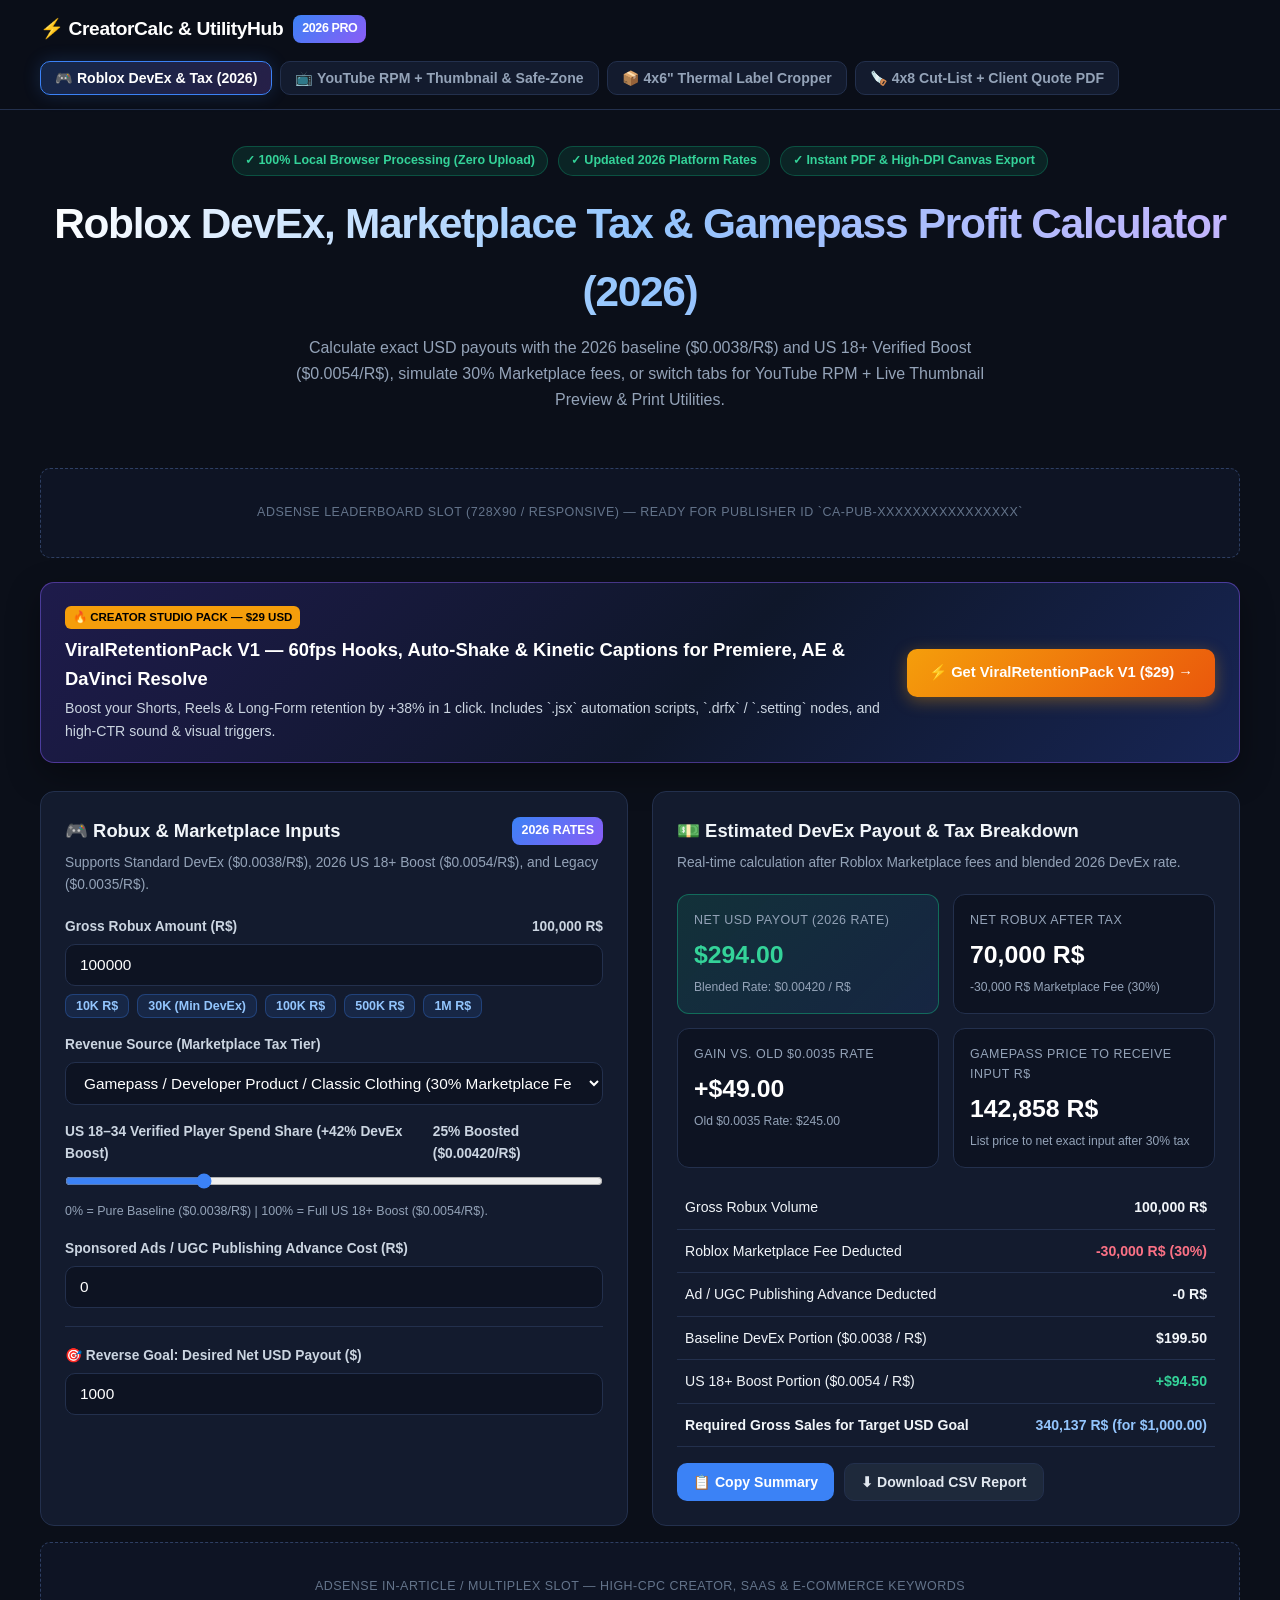
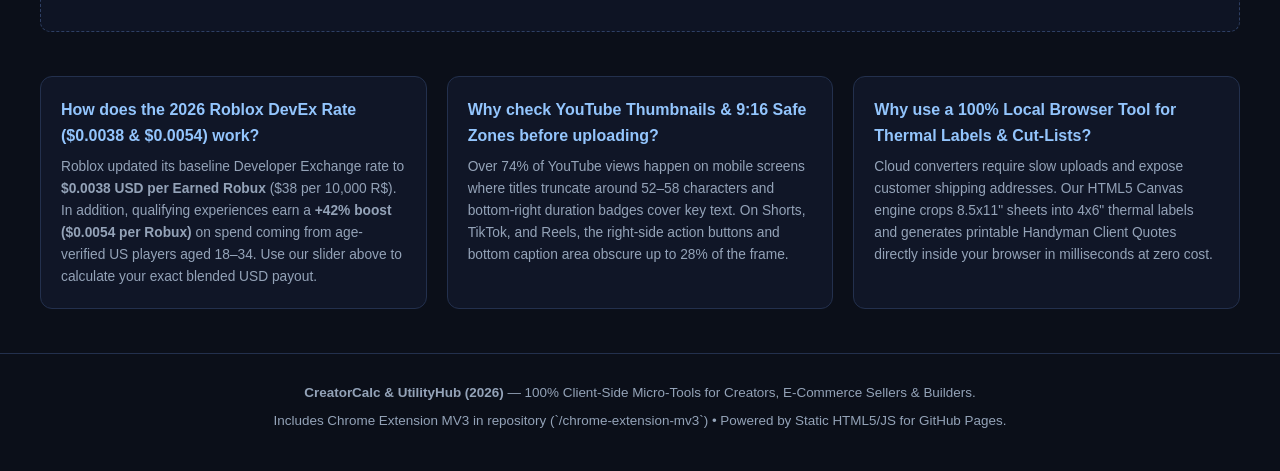
==== index.html @ 7d1d273b "feat(chat-09): CreatorCalc & UtilityHub 2026 (Roblox DevEx, YouTube RPM + SafeZone, 4x6 Thermal Crop" ====
<!DOCTYPE html>
<html lang="en">
<head>
  <meta charset="UTF-8" />
  <meta name="viewport" content="width=device-width, initial-scale=1.0" />
  <title>CreatorCalc & UtilityHub (2026) — Roblox DevEx Calculator, YouTube RPM & Thumbnail Safe-Zone Tester, 4x6 Thermal Label Cropper & 4x8 Cut-List Optimizer</title>
  <meta name="description" content="Free 100% client-side browser tools: Updated 2026 Roblox DevEx ($0.0038 & +42% US 18+ Boost) & Marketplace Tax Calculator, YouTube Shorts vs Long-Form RPM Estimator + Live Mobile Thumbnail & Safe-Zone Previewer, 8.5x11 to 4x6 Thermal Label Cropper, and 4x8 Plywood Cut-List + Client Quote PDF Generator." />
  <meta name="keywords" content="roblox devex calculator 2026, robux to usd calculator 0.0038, roblox marketplace tax calculator, youtube shorts rpm calculator, youtube thumbnail mobile previewer, tiktok shorts safe zone overlay checker, 8.5x11 to 4x6 thermal label cropper online, 4x8 plywood cut list optimizer free pdf quote" />
  <meta name="robots" content="index, follow" />
  <link rel="canonical" href="https://marcosdrifttwelve.github.io/micro-tools-web/" />

  <!-- Open Graph / Social Meta -->
  <meta property="og:type" content="website" />
  <meta property="og:title" content="CreatorCalc & UtilityHub (2026) — Instant Browser Calculators & Visual Utilities" />
  <meta property="og:description" content="Updated 2026 Roblox DevEx & Gamepass Calculator, YouTube Shorts/Long RPM + Live Thumbnail Safe-Zone Tester, 4x6 Thermal Label Cropper & 4x8 Cut-List PDF Generator." />
  <meta property="og:url" content="https://marcosdrifttwelve.github.io/micro-tools-web/" />

  <link rel="stylesheet" href="styles.css" />

  <!-- JSON-LD Structured Data for Google Rich Snippets -->
  <script type="application/ld+json">
  {
    "@context": "https://schema.org",
    "@graph": [
      {
        "@type": "WebApplication",
        "name": "CreatorCalc & UtilityHub 2026",
        "applicationCategory": "BusinessApplication",
        "operatingSystem": "All",
        "offers": {
          "@type": "Offer",
          "price": "0.00",
          "priceCurrency": "USD"
        },
        "description": "Client-side creator and e-commerce utility suite: 2026 Roblox DevEx & Tax Calculator, YouTube RPM & Thumbnail Safe-Zone Previewer, 4x6 Thermal Label Cropper, and 4x8 Sheet Goods Cut-List + Quote PDF Generator."
      },
      {
        "@type": "FAQPage",
        "mainEntity": [
          {
            "@type": "Question",
            "name": "What is the updated 2026 Roblox DevEx exchange rate?",
            "acceptedAnswer": {
              "@type": "Answer",
              "text": "The baseline Roblox Developer Exchange (DevEx) rate is $0.0038 USD per earned Robux ($38 per 10,000 Robux), with a +42% incentive rate ($0.0054 per Robux) for eligible spend from verified US players aged 18–34."
            }
          },
          {
            "@type": "Question",
            "name": "How much does Roblox take in Marketplace and Gamepass tax?",
            "acceptedAnswer": {
              "@type": "Answer",
              "text": "Roblox deducts a standard 30% Marketplace fee on Gamepasses, Developer Products, and Classic Clothing (you keep 70% of the Robux price before DevEx cashout)."
            }
          },
          {
            "@type": "Question",
            "name": "What is the average YouTube Shorts RPM vs Long-Form RPM in 2026?",
            "acceptedAnswer": {
              "@type": "Answer",
              "text": "YouTube Shorts RPM typically ranges from $0.03 to $0.14 per 1,000 views depending on Tier-1 audience share, while Long-Form 8+ minute videos with mid-rolls average $3.50 to $14.00+ RPM across Gaming, Tech, and Finance niches."
            }
          }
        ]
      }
    ]
  }
  </script>
</head>
<body>

  <!-- Sticky Header -->
  <header class="site-header">
    <div class="container header-inner">
      <a href="#" class="brand">
        <span>⚡ CreatorCalc &amp; UtilityHub</span>
        <span class="brand-badge">2026 Pro</span>
      </a>
      <nav class="nav-tabs" role="tablist" aria-label="Tool Selector">
        <button class="nav-tab active" data-target="panel-roblox" role="tab" aria-selected="true">🎮 Roblox DevEx &amp; Tax (2026)</button>
        <button class="nav-tab" data-target="panel-youtube" role="tab" aria-selected="false">📺 YouTube RPM + Thumbnail &amp; Safe-Zone</button>
        <button class="nav-tab" data-target="panel-thermal" role="tab" aria-selected="false">📦 4x6" Thermal Label Cropper</button>
        <button class="nav-tab" data-target="panel-cutlist" role="tab" aria-selected="false">🪚 4x8 Cut-List + Client Quote PDF</button>
      </nav>
    </div>
  </header>

  <main class="container">
    <!-- Hero -->
    <section class="hero">
      <div class="trust-pills">
        <span class="pill">✓ 100% Local Browser Processing (Zero Upload)</span>
        <span class="pill">✓ Updated 2026 Platform Rates</span>
        <span class="pill">✓ Instant PDF &amp; High-DPI Canvas Export</span>
      </div>
      <h1 id="dynamic-hero-title">Roblox DevEx, Marketplace Tax &amp; Gamepass Profit Calculator (2026)</h1>
      <p id="dynamic-hero-desc">Calculate exact USD payouts with the 2026 baseline ($0.0038/R$) and US 18+ Verified Boost ($0.0054/R$), simulate 30% Marketplace fees, or switch tabs for YouTube RPM + Live Thumbnail Preview &amp; Print Utilities.</p>
    </section>

    <!-- AdSense Top Leaderboard Slot -->
    <div class="ad-slot" data-ad-slot="top-leaderboard-728x90" aria-label="Advertisement Placeholder">
      <span>AdSense Leaderboard Slot (728x90 / Responsive) — Ready for Publisher ID `ca-pub-XXXXXXXXXXXXXXXX`</span>
    </div>

    <!-- Native Gumroad Product Banner ($29 ViralRetentionPack_V1) -->
    <aside class="promo-banner" aria-label="Creator Pro Asset Pack Promotion">
      <div class="promo-content">
        <span class="promo-tag">🔥 Creator Studio Pack — $29 USD</span>
        <h3>ViralRetentionPack V1 — 60fps Hooks, Auto-Shake &amp; Kinetic Captions for Premiere, AE &amp; DaVinci Resolve</h3>
        <p>Boost your Shorts, Reels &amp; Long-Form retention by +38% in 1 click. Includes `.jsx` automation scripts, `.drfx` / `.setting` nodes, and high-CTR sound &amp; visual triggers.</p>
      </div>
      <a href="https://gumroad.com/" target="_blank" rel="noopener" class="btn-promo" id="gumroad-cta-btn">
        ⚡ Get ViralRetentionPack V1 ($29) →
      </a>
    </aside>

    <!-- =================================================================== -->
    <!-- TOOL 1: ROBLOX DEVEX, MARKETPLACE TAX & GAMEPASS CALCULATOR (2026)  -->
    <!-- =================================================================== -->
    <section id="panel-roblox" class="tool-panel active" role="tabpanel">
      <div class="grid-2">
        <!-- Input Card -->
        <div class="card">
          <div class="card-title">
            <span>🎮 Robux &amp; Marketplace Inputs</span>
            <span class="brand-badge">2026 Rates</span>
          </div>
          <p class="card-subtitle">Supports Standard DevEx ($0.0038/R$), 2026 US 18+ Boost ($0.0054/R$), and Legacy ($0.0035/R$).</p>

          <div class="form-group">
            <label for="rbx-amount">
              <span>Gross Robux Amount (R$)</span>
              <span id="rbx-amount-formatted">100,000 R$</span>
            </label>
            <input type="number" id="rbx-amount" class="input-control" value="100000" min="0" step="100" />
            <div class="preset-chips">
              <button type="button" class="chip rbx-preset" data-val="10000">10K R$</button>
              <button type="button" class="chip rbx-preset" data-val="30000">30K (Min DevEx)</button>
              <button type="button" class="chip rbx-preset" data-val="100000">100K R$</button>
              <button type="button" class="chip rbx-preset" data-val="500000">500K R$</button>
              <button type="button" class="chip rbx-preset" data-val="1000000">1M R$</button>
            </div>
          </div>

          <div class="form-group">
            <label for="rbx-source-type">
              <span>Revenue Source (Marketplace Tax Tier)</span>
            </label>
            <select id="rbx-source-type" class="input-control">
              <option value="already-net">Already Earned / Net Robux in Group (0% Fee Deducted)</option>
              <option value="gamepass" selected>Gamepass / Developer Product / Classic Clothing (30% Marketplace Fee → Keep 70%)</option>
              <option value="ugc-in-game">UGC Avatar Item Sold Inside Your Experience (30% Fee → Keep 70%)</option>
              <option value="ugc-catalog">UGC Item Sold on Marketplace Catalog (70% Platform Cut → Keep 30%)</option>
            </select>
          </div>

          <div class="form-group">
            <label for="rbx-boost-share">
              <span>US 18–34 Verified Player Spend Share (+42% DevEx Boost)</span>
              <span id="rbx-boost-label">25% Boosted ($0.0054/R$)</span>
            </label>
            <input type="range" id="rbx-boost-share" min="0" max="100" value="25" />
            <small style="color: var(--text-muted); font-size: 0.78rem;">
              0% = Pure Baseline ($0.0038/R$) | 100% = Full US 18+ Boost ($0.0054/R$).
            </small>
          </div>

          <div class="form-group">
            <label for="rbx-ad-spend">
              <span>Sponsored Ads / UGC Publishing Advance Cost (R$)</span>
            </label>
            <input type="number" id="rbx-ad-spend" class="input-control" value="0" min="0" step="500" />
          </div>

          <hr style="border: 0; border-top: 1px solid var(--border-color); margin: 18px 0;" />

          <div class="form-group">
            <label for="rbx-target-usd">
              <span>🎯 Reverse Goal: Desired Net USD Payout ($)</span>
            </label>
            <input type="number" id="rbx-target-usd" class="input-control" value="1000" min="1" step="50" />
          </div>
        </div>

        <!-- Output Card -->
        <div class="card">
          <div class="card-title">
            <span>💵 Estimated DevEx Payout &amp; Tax Breakdown</span>
          </div>
          <p class="card-subtitle">Real-time calculation after Roblox Marketplace fees and blended 2026 DevEx rate.</p>

          <div class="metrics-grid">
            <div class="metric-box highlight">
              <div class="metric-label">Net USD Payout (2026 Rate)</div>
              <div class="metric-value" id="rbx-out-usd">$294.00</div>
              <div class="metric-sub" id="rbx-out-effective-rate">Blended Rate: $0.00420 / R$</div>
            </div>
            <div class="metric-box">
              <div class="metric-label">Net Robux After Tax</div>
              <div class="metric-value" id="rbx-out-net-robux">70,000 R$</div>
              <div class="metric-sub" id="rbx-out-tax-deducted">-30,000 R$ Marketplace Fee</div>
            </div>
            <div class="metric-box">
              <div class="metric-label">Gain vs. Old $0.0035 Rate</div>
              <div class="metric-value" id="rbx-out-diff-legacy">+$49.00</div>
              <div class="metric-sub" id="rbx-out-legacy-val">Old Rate Payout: $245.00</div>
            </div>
            <div class="metric-box">
              <div class="metric-label">Gamepass Price to Receive Input R$</div>
              <div class="metric-value" id="rbx-out-reverse-price">142,858 R$</div>
              <div class="metric-sub">List price to net exact input after 30% tax</div>
            </div>
          </div>

          <table class="breakdown-table" aria-label="Roblox DevEx Breakdown">
            <tbody>
              <tr>
                <td>Gross Robux Volume</td>
                <td id="tbl-rbx-gross">100,000 R$</td>
              </tr>
              <tr>
                <td>Roblox Marketplace Fee Deducted</td>
                <td id="tbl-rbx-fee" style="color: #fb7185;">-30,000 R$ (30%)</td>
              </tr>
              <tr>
                <td>Ad / UGC Publishing Advance Deducted</td>
                <td id="tbl-rbx-ads">0 R$</td>
              </tr>
              <tr>
                <td>Baseline DevEx Portion ($0.0038 / R$)</td>
                <td id="tbl-rbx-base-usd">$199.50</td>
              </tr>
              <tr>
                <td>US 18+ Boost Portion ($0.0054 / R$)</td>
                <td id="tbl-rbx-boost-usd" style="color: #34d399;">+$94.50</td>
              </tr>
              <tr>
                <td><strong>Required Gross Sales for Target USD Goal</strong></td>
                <td id="tbl-rbx-goal-robux" style="color: #93c5fd;">340,136 R$</td>
              </tr>
            </tbody>
          </table>

          <div class="btn-row">
            <button type="button" class="btn" id="btn-copy-rbx">📋 Copy Summary</button>
            <button type="button" class="btn btn-secondary" id="btn-csv-rbx">⬇ Download CSV Report</button>
          </div>
        </div>
      </div>
    </section>

    <!-- =================================================================== -->
    <!-- TOOL 2: YOUTUBE RPM CALCULATOR + LIVE THUMBNAIL & SAFE-ZONE TESTER  -->
    <!-- =================================================================== -->
    <section id="panel-youtube" class="tool-panel" role="tabpanel">
      <div class="grid-2">
        <!-- Left: Shorts vs Long-Form RPM + Title Truncation Inputs -->
        <div class="card">
          <div class="card-title">
            <span>📺 YouTube Shorts vs. Long-Form RPM Estimator</span>
          </div>
          <p class="card-subtitle">Compare monthly AdSense + Sponsor earnings &amp; test mobile thumbnail/safe-zone truncation below.</p>

          <div class="form-group">
            <label for="yt-niche">
              <span>Content Niche Preset (Auto-Adjusts Typical RPM)</span>
            </label>
            <select id="yt-niche" class="input-control">
              <option value="gaming" data-long="3.80" data-short="0.06">🎮 Gaming / Roblox / GTA 6 ($3.80 Long / $0.06 Shorts RPM)</option>
              <option value="entertainment" data-long="4.50" data-short="0.08">🍿 Micro-Dramas / Storytelling / Clips ($4.50 Long / $0.08 Shorts RPM)</option>
              <option value="tech" data-long="8.50" data-short="0.11">💻 Tech / Software / AI Tutorials ($8.50 Long / $0.11 Shorts RPM)</option>
              <option value="finance" data-long="14.50" data-short="0.15">📈 E-Commerce / Finance / Business ($14.50 Long / $0.15 Shorts RPM)</option>
              <option value="ambient" data-long="6.20" data-short="0.05">🌙 2-Hour 3D Ambient / Sleep / Lo-Fi ($6.20 Long / $0.05 Shorts RPM)</option>
            </select>
          </div>

          <div class="form-group">
            <label for="yt-short-views">
              <span>Monthly Shorts Views</span>
              <span id="yt-short-views-lbl">1,500,000 views</span>
            </label>
            <input type="number" id="yt-short-views" class="input-control" value="1500000" min="0" step="50000" />
          </div>

          <div class="form-group">
            <label for="yt-short-rpm">
              <span>Shorts RPM ($ per 1,000 Views)</span>
            </label>
            <input type="number" id="yt-short-rpm" class="input-control" value="0.07" min="0.01" max="1.00" step="0.01" />
          </div>

          <div class="form-group">
            <label for="yt-long-views">
              <span>Monthly Long-Form Views (8+ Min w/ Mid-Rolls)</span>
              <span id="yt-long-views-lbl">250,000 views</span>
            </label>
            <input type="number" id="yt-long-views" class="input-control" value="250000" min="0" step="10000" />
          </div>

          <div class="form-group">
            <label for="yt-long-rpm">
              <span>Long-Form RPM ($ per 1,000 Views)</span>
            </label>
            <input type="number" id="yt-long-rpm" class="input-control" value="4.50" min="0.20" max="50.00" step="0.25" />
          </div>

          <div class="metrics-grid" style="margin-top: 14px;">
            <div class="metric-box highlight">
              <div class="metric-label">Total Monthly AdSense</div>
              <div class="metric-value" id="yt-out-monthly">$1,230.00</div>
              <div class="metric-sub" id="yt-out-yearly">$14,760.00 / year</div>
            </div>
            <div class="metric-box">
              <div class="metric-label">Long-Form vs. Shorts Split</div>
              <div class="metric-value" id="yt-out-split">$1,125 / $105</div>
              <div class="metric-sub" id="yt-out-ratio">1 Long view = 64 Shorts views</div>
            </div>
          </div>
        </div>

        <!-- Right: Live Thumbnail & 9:16 Safe-Zone Visual Previewer (Anti-IA Tool) -->
        <div class="card">
          <div class="card-title">
            <span>👁️ Live Mobile Thumbnail &amp; 9:16 Safe-Zone Tester</span>
            <span class="brand-badge">100% Local Canvas</span>
          </div>
          <p class="card-subtitle">Drop your 16:9 Thumbnail or 9:16 Short/TikTok frame to see exact mobile UI button overlays &amp; title cutoffs.</p>

          <div class="dropzone" id="yt-dropzone">
            <input type="file" id="yt-file-input" accept="image/*" style="display:none;" />
            <strong>📂 Click or Drag &amp; Drop Image Here (16:9 Thumbnail or 9:16 Short)</strong>
            <div style="font-size: 0.78rem; color: var(--text-muted); margin-top: 4px;">Processed 100% inside your browser — never uploaded</div>
          </div>

          <div class="form-group">
            <label for="yt-preview-mode">
              <span>Preview Overlay Mode</span>
            </label>
            <select id="yt-preview-mode" class="input-control">
              <option value="yt-mobile-dark">📱 YouTube Mobile Home Feed (Dark Mode + Duration Badge)</option>
              <option value="yt-mobile-light">☀️ YouTube Mobile Home Feed (Light Mode + Duration Badge)</option>
              <option value="shorts-safezone">⚡ 9:16 Vertical Safe-Zone Mask (TikTok / Shorts / Reels UI Danger Zones)</option>
            </select>
          </div>

          <div class="form-group">
            <label for="yt-title-input">
              <span>Video Title (Checks Mobile 55-Char Truncation)</span>
              <span id="yt-char-badge" style="color: #34d399;">44 / 55 chars (Safe)</span>
            </label>
            <input type="text" id="yt-title-input" class="input-control" value="I Built 5 Profitable Games in 24 Hours (Full Breakdown)" />
          </div>

          <div class="canvas-wrap">
            <canvas id="yt-preview-canvas" width="640" height="440"></canvas>
          </div>

          <div class="btn-row">
            <button type="button" class="btn" id="btn-download-yt-preview">⬇ Download Annotated Preview PNG</button>
          </div>
        </div>
      </div>
    </section>

    <!-- =================================================================== -->
    <!-- TOOL 3: 8.5x11 TO 4x6" THERMAL SHIPPING LABEL CROPPER (ANTI-IA #1)  -->
    <!-- =================================================================== -->
    <section id="panel-thermal" class="tool-panel" role="tabpanel">
      <div class="grid-2">
        <div class="card">
          <div class="card-title">
            <span>📦 8.5x11" / A4 to 4x6" Thermal Label Visual Cropper</span>
            <span class="brand-badge">Zero-Upload Privacy</span>
          </div>
          <p class="card-subtitle">Convert standard USPS, UPS, Poshmark, eBay, Etsy, or Amazon 8.5x11" label sheets into exact 4x6" thermal printer labels (Rollo, Zebra, Munbyn, Dymo 4XL) in 1 click.</p>

          <div class="dropzone" id="lbl-dropzone">
            <input type="file" id="lbl-file-input" accept="image/*" style="display:none;" />
            <strong>📥 Drop Label Screenshot / Image (PNG, JPG, WebP)</strong>
            <div style="font-size: 0.78rem; color: var(--text-muted); margin-top: 4px;">Customer addresses stay 100% on your device</div>
          </div>

          <div class="form-group">
            <label for="lbl-preset">
              <span>Carrier / Marketplace Crop Preset</span>
            </label>
            <select id="lbl-preset" class="input-control">
              <option value="top-half">Top Half Sheet (USPS / Etsy / PirateShip 8.5x11 Top)</option>
              <option value="left-half">Left Half Sheet (UPS / FedEx / Amazon FBA Side Label)</option>
              <option value="poshmark">Poshmark / Mercari Center-Top Label Box</option>
              <option value="custom">Custom Crop Region (Use Sliders Below)</option>
            </select>
          </div>

          <div class="grid-2" style="gap: 12px;">
            <div class="form-group">
              <label for="lbl-crop-x"><span>Offset X (%)</span><span id="lbl-crop-x-val">4%</span></label>
              <input type="range" id="lbl-crop-x" min="0" max="60" value="4" />
            </div>
            <div class="form-group">
              <label for="lbl-crop-y"><span>Offset Y (%)</span><span id="lbl-crop-y-val">4%</span></label>
              <input type="range" id="lbl-crop-y" min="0" max="60" value="4" />
            </div>
            <div class="form-group">
              <label for="lbl-crop-w"><span>Crop Width (%)</span><span id="lbl-crop-w-val">92%</span></label>
              <input type="range" id="lbl-crop-w" min="20" max="100" value="92" />
            </div>
            <div class="form-group">
              <label for="lbl-crop-h"><span>Crop Height (%)</span><span id="lbl-crop-h-val">46%</span></label>
              <input type="range" id="lbl-crop-h" min="20" max="100" value="46" />
            </div>
          </div>

          <div class="form-group">
            <label for="lbl-rotate">
              <span>Thermal Orientation &amp; Contrast Boost (203 DPI Barcode Sharpener)</span>
            </label>
            <select id="lbl-rotate" class="input-control">
              <option value="auto-portrait">Auto-Fit 4x6" Portrait (1200 x 1800 px @ 300 DPI)</option>
              <option value="rotate-90">Rotate 90° Clockwise into 4x6" Portrait</option>
            </select>
          </div>

          <div class="btn-row">
            <button type="button" class="btn btn-emerald" id="btn-print-thermal">🖨️ Print 4x6" Thermal Label Now</button>
            <button type="button" class="btn" id="btn-download-thermal">⬇ Download 4x6" PNG (300 DPI)</button>
          </div>
        </div>

        <div class="card">
          <div class="card-title">
            <span>🔍 Live 4x6" Thermal Output Preview (4:6 Ratio)</span>
          </div>
          <p class="card-subtitle">Left: Source Sheet with Crop Box | Right: Final 4x6" Thermal Label Output.</p>
          <div class="canvas-wrap">
            <canvas id="lbl-canvas" width="620" height="440"></canvas>
          </div>
        </div>
      </div>
    </section>

    <!-- =================================================================== -->
    <!-- TOOL 4: 4x8 PLYWOOD CUT-LIST + QUOTE PDF & POSTER TILE SPLITTER     -->
    <!-- =================================================================== -->
    <section id="panel-cutlist" class="tool-panel" role="tabpanel">
      <div class="grid-2">
        <div class="card">
          <div class="card-title">
            <span>🪚 4x8 Sheet Cut-List Optimizer &amp; Instant Client Quote PDF</span>
            <span class="brand-badge">Handyman &amp; Crafter Pro</span>
          </div>
          <p class="card-subtitle">Visual 2D sheet layout (96" x 48") with blade kerf compensation + 1-click printable PDF Client Estimate.</p>

          <div class="grid-2" style="gap: 12px;">
            <div class="form-group">
              <label for="cut-client-name"><span>Client / Project Name</span></label>
              <input type="text" id="cut-client-name" class="input-control" value="Kitchen Cabinet & Shelving Build" />
            </div>
            <div class="form-group">
              <label for="cut-sheet-price"><span>Price per 4x8 Sheet ($ USD)</span></label>
              <input type="number" id="cut-sheet-price" class="input-control" value="68.00" min="1" step="1" />
            </div>
          </div>

          <div class="grid-2" style="gap: 12px;">
            <div class="form-group">
              <label for="cut-labor-fee"><span>Labor &amp; Hardware Fee ($ USD)</span></label>
              <input type="number" id="cut-labor-fee" class="input-control" value="250.00" min="0" step="10" />
            </div>
            <div class="form-group">
              <label for="cut-kerf"><span>Saw Blade Kerf (Inches)</span></label>
              <input type="number" id="cut-kerf" class="input-control" value="0.125" min="0" max="0.5" step="0.03125" />
            </div>
          </div>

          <div class="form-group">
            <label for="cut-pieces-input">
              <span>Parts List — One per line: `Length x Width x Qty [Label]` (in inches)</span>
            </label>
            <textarea id="cut-pieces-input" class="input-control" rows="5">36 x 16 x 3 [Upper Shelf]
44 x 20 x 2 [Base Panel]
24 x 14 x 4 [Side Divider]
30 x 12 x 2 [Drawer Bottom]</textarea>
          </div>

          <div class="metrics-grid">
            <div class="metric-box highlight">
              <div class="metric-label">Total Client Quote (USD)</div>
              <div class="metric-value" id="cut-out-total-quote">$386.00</div>
              <div class="metric-sub" id="cut-out-sheets-needed">2 Sheets Required ($136 Mat + $250 Labor)</div>
            </div>
            <div class="metric-box">
              <div class="metric-label">Sheet Efficiency &amp; Yield</div>
              <div class="metric-value" id="cut-out-efficiency">78.4%</div>
              <div class="metric-sub" id="cut-out-waste">Waste Area: 21.6%</div>
            </div>
          </div>

          <div class="btn-row">
            <button type="button" class="btn btn-emerald" id="btn-print-quote">📄 Print / Save Client Quote PDF</button>
            <button type="button" class="btn btn-secondary" id="btn-poster-mode">🧩 Switch to Poster Tile Splitter (A4/Letter)</button>
          </div>
        </div>

        <div class="card">
          <div class="card-title">
            <span id="cut-canvas-title">📐 Visual 4x8 Sheet Nesting Diagram (96" × 48")</span>
          </div>
          <p class="card-subtitle" id="cut-canvas-subtitle">Color-coded cut layout showing exact part dimensions on Sheet #1.</p>
          <div class="canvas-wrap">
            <canvas id="cut-canvas" width="620" height="420"></canvas>
          </div>
        </div>
      </div>
    </section>

    <!-- Bottom AdSense Slot -->
    <div class="ad-slot" data-ad-slot="bottom-multiplex-responsive" aria-label="Advertisement Placeholder">
      <span>AdSense In-Article / Multiplex Slot — High-CPC Creator, SaaS &amp; E-Commerce Keywords</span>
    </div>

    <!-- SEO Knowledge Base & FAQ Section -->
    <section class="seo-section" aria-label="Frequently Asked Questions">
      <article class="faq-card">
        <h3>How does the 2026 Roblox DevEx Rate ($0.0038 &amp; $0.0054) work?</h3>
        <p>Roblox updated its baseline Developer Exchange rate to <strong>$0.0038 USD per Earned Robux</strong> ($38 per 10,000 R$). In addition, qualifying experiences earn a <strong>+42% boost ($0.0054 per Robux)</strong> on spend coming from age-verified US players aged 18–34. Use our slider above to calculate your exact blended USD payout.</p>
      </article>
      <article class="faq-card">
        <h3>Why check YouTube Thumbnails &amp; 9:16 Safe Zones before uploading?</h3>
        <p>Over 74% of YouTube views happen on mobile screens where titles truncate around 52–58 characters and bottom-right duration badges cover key text. On Shorts, TikTok, and Reels, the right-side action buttons and bottom caption area obscure up to 28% of the frame.</p>
      </article>
      <article class="faq-card">
        <h3>Why use a 100% Local Browser Tool for Thermal Labels &amp; Cut-Lists?</h3>
        <p>Cloud converters require slow uploads and expose customer shipping addresses. Our HTML5 Canvas engine crops 8.5x11" sheets into 4x6" thermal labels and generates printable Handyman Client Quotes directly inside your browser in milliseconds at zero cost.</p>
      </article>
    </section>
  </main>

  <!-- Printable Container for @media print (Thermal Label 4x6 & Client Quote PDF) -->
  <div id="printable-area" aria-hidden="true"></div>

  <footer class="site-footer">
    <div class="container">
      <p><strong>CreatorCalc &amp; UtilityHub (2026)</strong> — 100% Client-Side Micro-Tools for Creators, E-Commerce Sellers &amp; Builders.</p>
      <p style="margin-top: 6px;">Includes Chrome Extension MV3 in repository (`/chrome-extension-mv3`) • Powered by Static HTML5/JS for GitHub Pages.</p>
    </div>
  </footer>

  <script src="app.js"></script>
</body>
</html>
---- styles.css ----
:root {
  --bg-primary: #0b0f19;
  --bg-card: #131b2e;
  --bg-input: #0d1322;
  --border-color: #23304d;
  --text-main: #f1f5f9;
  --text-muted: #94a3b8;
  --accent-blue: #3b82f6;
  --accent-emerald: #10b981;
  --accent-amber: #f59e0b;
  --accent-purple: #8b5cf6;
  --accent-rose: #f43f5e;
  --radius: 14px;
}

* {
  box-sizing: border-box;
  margin: 0;
  padding: 0;
}

body {
  font-family: 'Inter', -apple-system, BlinkMacSystemFont, "Segoe UI", Roboto, sans-serif;
  background-color: var(--bg-primary);
  color: var(--text-main);
  line-height: 1.6;
  -webkit-font-smoothing: antialiased;
}

.container {
  max-width: 1240px;
  margin: 0 auto;
  padding: 0 20px;
}

/* Header & Navigation */
.site-header {
  position: sticky;
  top: 0;
  z-index: 100;
  background: rgba(11, 15, 25, 0.88);
  backdrop-filter: blur(12px);
  border-bottom: 1px solid var(--border-color);
  padding: 14px 0;
}

.header-inner {
  display: flex;
  align-items: center;
  justify-content: space-between;
  gap: 16px;
  flex-wrap: wrap;
}

.brand {
  display: flex;
  align-items: center;
  gap: 10px;
  font-weight: 800;
  font-size: 1.2rem;
  color: #fff;
  text-decoration: none;
  letter-spacing: -0.02em;
}

.brand-badge {
  background: linear-gradient(135deg, var(--accent-blue), var(--accent-purple));
  color: #fff;
  padding: 4px 9px;
  border-radius: 8px;
  font-size: 0.78rem;
  font-weight: 700;
  text-transform: uppercase;
}

.nav-tabs {
  display: flex;
  gap: 8px;
  flex-wrap: wrap;
}

.nav-tab {
  background: var(--bg-card);
  border: 1px solid var(--border-color);
  color: var(--text-muted);
  padding: 8px 14px;
  border-radius: 10px;
  font-size: 0.88rem;
  font-weight: 600;
  cursor: pointer;
  transition: all 0.2s ease;
}

.nav-tab:hover {
  color: #fff;
  border-color: var(--accent-blue);
}

.nav-tab.active {
  background: linear-gradient(135deg, rgba(59, 130, 246, 0.22), rgba(139, 92, 246, 0.22));
  color: #fff;
  border-color: var(--accent-blue);
  box-shadow: 0 0 18px rgba(59, 130, 246, 0.2);
}

/* Hero Section */
.hero {
  padding: 36px 0 22px;
  text-align: center;
}

.hero h1 {
  font-size: clamp(1.8rem, 3.5vw, 2.65rem);
  font-weight: 800;
  letter-spacing: -0.03em;
  margin-bottom: 10px;
  background: linear-gradient(90deg, #ffffff, #93c5fd, #c4b5fd);
  -webkit-background-clip: text;
  -webkit-text-fill-color: transparent;
}

.hero p {
  color: var(--text-muted);
  max-width: 740px;
  margin: 0 auto 18px;
  font-size: 1rem;
}

.trust-pills {
  display: flex;
  justify-content: center;
  gap: 10px;
  flex-wrap: wrap;
  margin-bottom: 14px;
}

.pill {
  font-size: 0.78rem;
  background: rgba(16, 185, 129, 0.12);
  color: #34d399;
  border: 1px solid rgba(16, 185, 129, 0.3);
  padding: 4px 12px;
  border-radius: 999px;
  font-weight: 600;
}

/* AdSense Slot Placeholder */
.ad-slot {
  background: rgba(19, 27, 46, 0.55);
  border: 1px dashed #2e3f63;
  border-radius: 10px;
  min-height: 90px;
  display: flex;
  align-items: center;
  justify-content: center;
  color: #64748b;
  font-size: 0.78rem;
  letter-spacing: 0.04em;
  text-transform: uppercase;
  margin: 16px 0 24px;
  padding: 12px;
}

/* Gumroad Promo Banner ($29 ViralRetentionPack_V1) */
.promo-banner {
  background: linear-gradient(135deg, #1e1b4b 0%, #0f172a 55%, #172554 100%);
  border: 1px solid rgba(139, 92, 246, 0.45);
  border-radius: var(--radius);
  padding: 20px 24px;
  margin-bottom: 28px;
  display: flex;
  align-items: center;
  justify-content: space-between;
  gap: 20px;
  flex-wrap: wrap;
  box-shadow: 0 12px 32px rgba(0, 0, 0, 0.35);
}

.promo-content {
  flex: 1;
  min-width: 260px;
}

.promo-tag {
  display: inline-block;
  background: var(--accent-amber);
  color: #000;
  font-weight: 800;
  font-size: 0.72rem;
  padding: 2px 8px;
  border-radius: 6px;
  text-transform: uppercase;
  margin-bottom: 6px;
}

.promo-content h3 {
  font-size: 1.15rem;
  color: #fff;
  margin-bottom: 4px;
}

.promo-content p {
  font-size: 0.88rem;
  color: #cbd5e1;
}

.btn-promo {
  background: linear-gradient(135deg, #f59e0b, #ea580c);
  color: #fff;
  font-weight: 800;
  text-decoration: none;
  padding: 12px 22px;
  border-radius: 10px;
  font-size: 0.92rem;
  white-space: nowrap;
  transition: transform 0.15s ease, box-shadow 0.15s ease;
  box-shadow: 0 4px 16px rgba(245, 158, 11, 0.35);
}

.btn-promo:hover {
  transform: translateY(-2px);
  box-shadow: 0 6px 22px rgba(245, 158, 11, 0.55);
}

/* Tool Panels */
.tool-panel {
  display: none;
  animation: fadeIn 0.25s ease;
}

.tool-panel.active {
  display: block;
}

@keyframes fadeIn {
  from { opacity: 0; transform: translateY(4px); }
  to { opacity: 1; transform: translateY(0); }
}

.grid-2 {
  display: grid;
  grid-template-columns: 1fr 1fr;
  gap: 24px;
}

@media (max-width: 900px) {
  .grid-2 {
    grid-template-columns: 1fr;
  }
}

.card {
  background: var(--bg-card);
  border: 1px solid var(--border-color);
  border-radius: var(--radius);
  padding: 24px;
}

.card-title {
  font-size: 1.15rem;
  font-weight: 700;
  margin-bottom: 6px;
  display: flex;
  align-items: center;
  justify-content: space-between;
  gap: 8px;
}

.card-subtitle {
  color: var(--text-muted);
  font-size: 0.86rem;
  margin-bottom: 20px;
}

.form-group {
  margin-bottom: 16px;
}

.form-group label {
  display: flex;
  justify-content: space-between;
  font-size: 0.86rem;
  font-weight: 600;
  color: #cbd5e1;
  margin-bottom: 6px;
}

.input-control, select.input-control, textarea.input-control {
  width: 100%;
  background: var(--bg-input);
  border: 1px solid var(--border-color);
  color: #fff;
  padding: 11px 14px;
  border-radius: 10px;
  font-size: 0.96rem;
  font-family: inherit;
  transition: border-color 0.2s;
}

.input-control:focus {
  outline: none;
  border-color: var(--accent-blue);
}

input[type="range"] {
  width: 100%;
  accent-color: var(--accent-blue);
  cursor: pointer;
}

.preset-chips {
  display: flex;
  gap: 8px;
  flex-wrap: wrap;
  margin-top: 8px;
}

.chip {
  background: rgba(59, 130, 246, 0.12);
  border: 1px solid rgba(59, 130, 246, 0.3);
  color: #93c5fd;
  padding: 4px 10px;
  border-radius: 8px;
  font-size: 0.78rem;
  font-weight: 600;
  cursor: pointer;
}

.chip:hover {
  background: rgba(59, 130, 246, 0.25);
  color: #fff;
}

/* Metric Cards */
.metrics-grid {
  display: grid;
  grid-template-columns: repeat(2, 1fr);
  gap: 14px;
  margin-bottom: 18px;
}

.metric-box {
  background: var(--bg-input);
  border: 1px solid var(--border-color);
  border-radius: 12px;
  padding: 16px;
}

.metric-box.highlight {
  background: linear-gradient(135deg, rgba(16, 185, 129, 0.14), rgba(59, 130, 246, 0.1));
  border-color: rgba(16, 185, 129, 0.45);
}

.metric-label {
  font-size: 0.78rem;
  color: var(--text-muted);
  text-transform: uppercase;
  letter-spacing: 0.04em;
  margin-bottom: 4px;
}

.metric-value {
  font-size: 1.55rem;
  font-weight: 800;
  color: #fff;
}

.metric-box.highlight .metric-value {
  color: #34d399;
}

.metric-sub {
  font-size: 0.76rem;
  color: var(--text-muted);
  margin-top: 3px;
}

/* Breakdown Table */
.breakdown-table {
  width: 100%;
  border-collapse: collapse;
  font-size: 0.88rem;
  margin-top: 10px;
}

.breakdown-table th,
.breakdown-table td {
  padding: 10px 8px;
  border-bottom: 1px solid var(--border-color);
  text-align: left;
}

.breakdown-table td:last-child,
.breakdown-table th:last-child {
  text-align: right;
  font-weight: 600;
}

/* Buttons */
.btn-row {
  display: flex;
  gap: 10px;
  flex-wrap: wrap;
  margin-top: 16px;
}

.btn {
  background: var(--accent-blue);
  color: #fff;
  border: none;
  padding: 10px 16px;
  border-radius: 10px;
  font-weight: 700;
  font-size: 0.88rem;
  cursor: pointer;
  transition: opacity 0.2s;
}

.btn:hover {
  opacity: 0.92;
}

.btn-secondary {
  background: #1e293b;
  border: 1px solid var(--border-color);
  color: #e2e8f0;
}

.btn-emerald {
  background: var(--accent-emerald);
  color: #052e16;
}

/* Canvas & Dropzones */
.dropzone {
  border: 2px dashed #3b82f6;
  background: rgba(59, 130, 246, 0.06);
  border-radius: 12px;
  padding: 20px;
  text-align: center;
  cursor: pointer;
  margin-bottom: 16px;
  transition: background 0.2s;
}

.dropzone:hover {
  background: rgba(59, 130, 246, 0.14);
}

.canvas-wrap {
  background: #070a12;
  border: 1px solid var(--border-color);
  border-radius: 12px;
  padding: 12px;
  display: flex;
  justify-content: center;
  align-items: center;
  overflow: hidden;
}

canvas {
  max-width: 100%;
  height: auto;
  border-radius: 8px;
}

/* SEO FAQ Section */
.seo-section {
  margin: 44px 0;
  display: grid;
  grid-template-columns: repeat(auto-fit, minmax(280px, 1fr));
  gap: 20px;
}

.faq-card {
  background: rgba(19, 27, 46, 0.65);
  border: 1px solid var(--border-color);
  border-radius: 12px;
  padding: 20px;
}

.faq-card h3 {
  font-size: 1rem;
  margin-bottom: 8px;
  color: #93c5fd;
}

.faq-card p {
  font-size: 0.86rem;
  color: var(--text-muted);
}

.site-footer {
  border-top: 1px solid var(--border-color);
  padding: 28px 0 40px;
  text-align: center;
  color: var(--text-muted);
  font-size: 0.84rem;
}

/* Print-Specific Media Queries for Anti-IA Physical Tools (Thermal Label 4x6 & Handyman Quote PDF) */
#printable-area {
  display: none;
}

@media print {
  body * {
    visibility: hidden !important;
  }
  #printable-area,
  #printable-area * {
    visibility: visible !important;
  }
  #printable-area {
    display: block !important;
    position: absolute;
    left: 0;
    top: 0;
    width: 100%;
    background: #fff !important;
    color: #000 !important;
    padding: 0;
    margin: 0;
  }
}
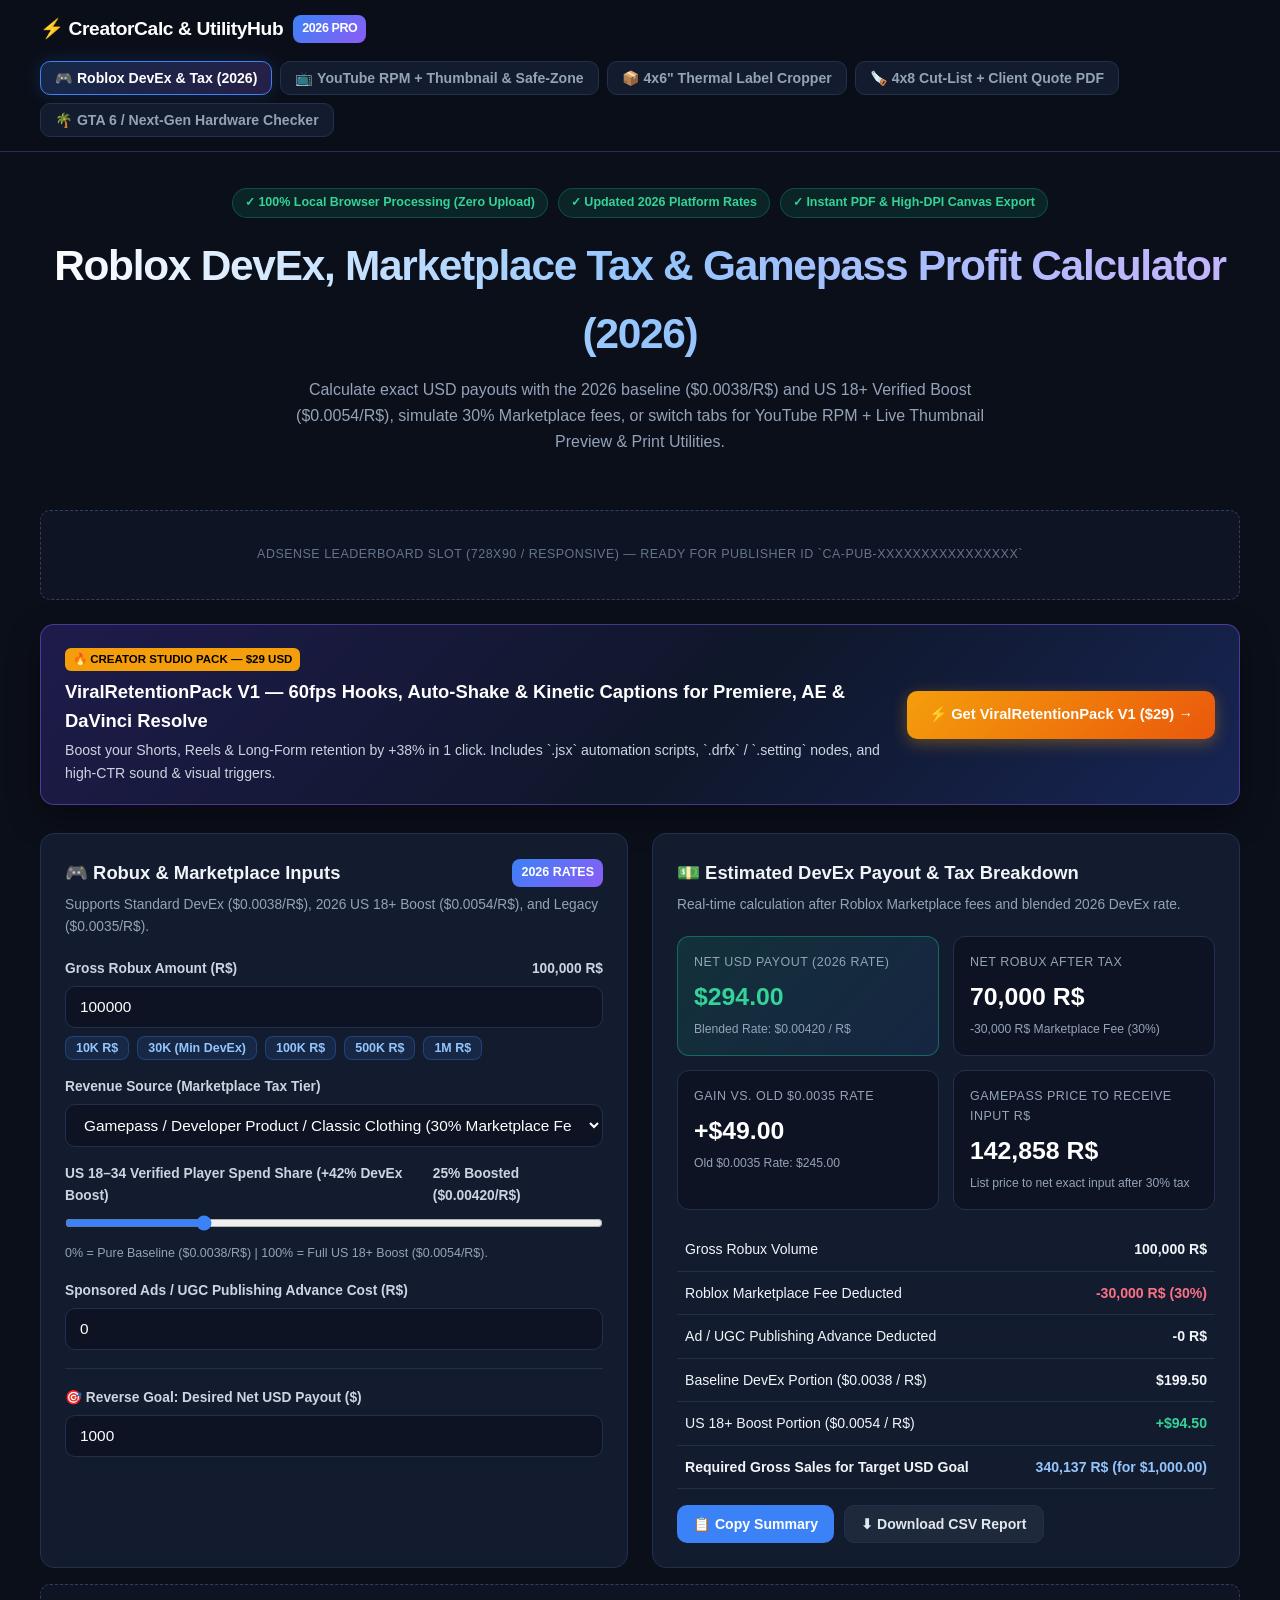
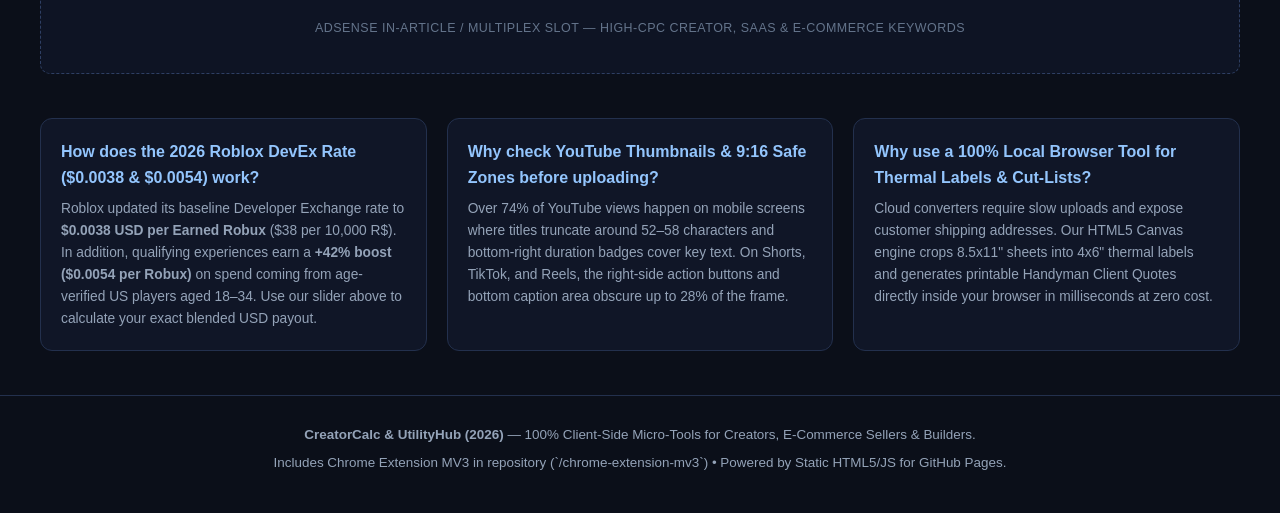
==== commit 106dd254: "feat(chat-09): add Tool 5 GTA 6 Next-Gen Hardware, PS5 SSD & 120Hz TV Checker (EN/PT-BR + Amazon/ML " ====
--- a/index.html
+++ b/index.html
@@ -3,9 +3,9 @@
 <head>
   <meta charset="UTF-8" />
   <meta name="viewport" content="width=device-width, initial-scale=1.0" />
-  <title>CreatorCalc & UtilityHub (2026) — Roblox DevEx Calculator, YouTube RPM & Thumbnail Safe-Zone Tester, 4x6 Thermal Label Cropper & 4x8 Cut-List Optimizer</title>
-  <meta name="description" content="Free 100% client-side browser tools: Updated 2026 Roblox DevEx ($0.0038 & +42% US 18+ Boost) & Marketplace Tax Calculator, YouTube Shorts vs Long-Form RPM Estimator + Live Mobile Thumbnail & Safe-Zone Previewer, 8.5x11 to 4x6 Thermal Label Cropper, and 4x8 Plywood Cut-List + Client Quote PDF Generator." />
-  <meta name="keywords" content="roblox devex calculator 2026, robux to usd calculator 0.0038, roblox marketplace tax calculator, youtube shorts rpm calculator, youtube thumbnail mobile previewer, tiktok shorts safe zone overlay checker, 8.5x11 to 4x6 thermal label cropper online, 4x8 plywood cut list optimizer free pdf quote" />
+  <title>CreatorCalc &amp; UtilityHub (2026) — Roblox DevEx, YouTube RPM, 4x6 Thermal Label, 4x8 Cut-List &amp; GTA 6 Next-Gen Hardware Checker</title>
+  <meta name="description" content="Free 100% client-side browser tools: Updated 2026 Roblox DevEx &amp; Marketplace Tax Calculator, YouTube Shorts vs Long-Form RPM + Safe-Zone Previewer, 4x6 Thermal Label Cropper, 4x8 Cut-List PDF, and GTA 6 / Vice City Next-Gen Hardware, PS5 SSD &amp; 120Hz TV Bottleneck Checker." />
+  <meta name="keywords" content="roblox devex calculator 2026, youtube shorts rpm calculator, 8.5x11 to 4x6 thermal label cropper, 4x8 plywood cut list optimizer, gta 6 pc requirements checker, ps5 ssd heatsink calculator, 120hz vrr tv gaming bottleneck checker" />
   <meta name="robots" content="index, follow" />
   <link rel="canonical" href="https://marcosdrifttwelve.github.io/micro-tools-web/" />
 
@@ -81,6 +81,7 @@
         <button class="nav-tab" data-target="panel-youtube" role="tab" aria-selected="false">📺 YouTube RPM + Thumbnail &amp; Safe-Zone</button>
         <button class="nav-tab" data-target="panel-thermal" role="tab" aria-selected="false">📦 4x6" Thermal Label Cropper</button>
         <button class="nav-tab" data-target="panel-cutlist" role="tab" aria-selected="false">🪚 4x8 Cut-List + Client Quote PDF</button>
+        <button class="nav-tab" data-target="panel-nextgen" role="tab" aria-selected="false">🌴 GTA 6 / Next-Gen Hardware Checker</button>
       </nav>
     </div>
   </header>
@@ -514,6 +515,134 @@
       </div>
     </section>
 
+    <!-- =================================================================== -->
+    <!-- TOOL 5: GTA 6 / NEXT-GEN HARDWARE, PS5 SSD & 120HZ TV CHECKER       -->
+    <!-- =================================================================== -->
+    <section id="panel-nextgen" class="tool-panel" role="tabpanel">
+      <div class="grid-2">
+        <!-- Input Card -->
+        <div class="card">
+          <div class="card-title">
+            <span id="ng-title-left">🌴 GTA 6 / Vice City Next-Gen Hardware Checker</span>
+            <div class="lang-toggle" role="group" aria-label="Language Toggle">
+              <button type="button" class="lang-btn active" data-lang="en">🇺🇸 EN</button>
+              <button type="button" class="lang-btn" data-lang="pt">🇧🇷 PT-BR</button>
+            </div>
+          </div>
+          <p class="card-subtitle" id="ng-sub-left">Independent 2026 readiness estimator for open-world next-gen titles (+150 GB NVMe, Ray Tracing &amp; HDMI 2.1 120Hz VRR).</p>
+
+          <div class="form-group">
+            <label for="ng-platform">
+              <span id="ng-lbl-platform">Your Current Gaming Platform</span>
+            </label>
+            <select id="ng-platform" class="input-control">
+              <option value="ps5-base">PlayStation 5 (Base / Slim)</option>
+              <option value="ps5-pro">PlayStation 5 Pro (PSSR / 2TB)</option>
+              <option value="xbox-s">Xbox Series S (512GB / 1TB)</option>
+              <option value="xbox-x">Xbox Series X (4K Native)</option>
+              <option value="pc-custom">PC Custom (Select GPU / RAM / SSD)</option>
+            </select>
+          </div>
+
+          <div id="ng-pc-fields" style="display: none;">
+            <div class="grid-2" style="gap: 12px;">
+              <div class="form-group">
+                <label for="ng-pc-vram"><span id="ng-lbl-vram">GPU VRAM</span></label>
+                <select id="ng-pc-vram" class="input-control">
+                  <option value="6">6GB or less (GTX 1660 / RTX 2060)</option>
+                  <option value="8" selected>8GB (RTX 3060 Ti / 4060)</option>
+                  <option value="12">12GB (RTX 3060 12G / 4070)</option>
+                  <option value="16">16GB+ (RTX 4070 Ti S / 4080 / 5080)</option>
+                </select>
+              </div>
+              <div class="form-group">
+                <label for="ng-pc-ram"><span id="ng-lbl-ram">System RAM</span></label>
+                <select id="ng-pc-ram" class="input-control">
+                  <option value="8">8GB DDR4</option>
+                  <option value="16" selected>16GB DDR4/DDR5</option>
+                  <option value="32">32GB+ DDR5</option>
+                </select>
+              </div>
+            </div>
+            <div class="form-group">
+              <label for="ng-pc-ssd"><span id="ng-lbl-pc-ssd">Storage Drive Type</span></label>
+              <select id="ng-pc-ssd" class="input-control">
+                <option value="hdd">Mechanical HDD / Slow SATA SSD</option>
+                <option value="gen3">NVMe M.2 Gen3 (Up to 3,500 MB/s)</option>
+                <option value="gen4" selected>NVMe M.2 Gen4+ (5,500–7,400 MB/s)</option>
+              </select>
+            </div>
+          </div>
+
+          <div class="form-group">
+            <label for="ng-display">
+              <span id="ng-lbl-display">Display / TV Type</span>
+            </label>
+            <select id="ng-display" class="input-control">
+              <option value="tv-60">TV 60Hz (1080p / 4K without HDMI 2.1)</option>
+              <option value="tv-120">TV 4K 120Hz VRR (HDMI 2.1 OLED / QLED / MiniLED)</option>
+              <option value="mon-144">Gaming Monitor 144Hz+ (1440p / 4K)</option>
+            </select>
+          </div>
+
+          <div class="form-group">
+            <label for="ng-storage">
+              <span id="ng-lbl-storage">Free SSD Storage Space (GB)</span>
+              <span id="ng-storage-val">120 GB Free</span>
+            </label>
+            <input type="range" id="ng-storage" min="20" max="1000" step="10" value="120" />
+            <small id="ng-storage-hint" style="color: var(--text-muted); font-size: 0.78rem;">
+              Recommended: 200+ GB free on Gen4 NVMe (>= 5,500 MB/s) for base install + Day-1 patches.
+            </small>
+          </div>
+
+          <div class="metrics-grid" style="margin-top: 14px;">
+            <div class="metric-box highlight">
+              <div class="metric-label" id="ng-lbl-score">Readiness Score</div>
+              <div class="metric-value" id="ng-out-score">68%</div>
+              <div class="metric-sub" id="ng-out-verdict">Good Console, Storage Bottleneck</div>
+            </div>
+            <div class="metric-box">
+              <div class="metric-label" id="ng-lbl-target">Estimated Target Mode</div>
+              <div class="metric-value" id="ng-out-fps">1440p / 60fps*</div>
+              <div class="metric-sub" id="ng-out-tier">Upscaled Fidelity / VRR</div>
+            </div>
+          </div>
+        </div>
+
+        <!-- Output & Affiliate Upgrade Recommendations Card -->
+        <div class="card">
+          <div class="card-title">
+            <span id="ng-title-right">🔍 Bottleneck Diagnosis &amp; Recommended Upgrades</span>
+          </div>
+          <p class="card-subtitle" id="ng-sub-right">Exact hardware gaps detected for your setup and highest-ROI upgrade picks.</p>
+
+          <div class="score-bar-track">
+            <div class="score-bar-fill" id="ng-score-bar"></div>
+          </div>
+
+          <ul class="bottleneck-list" id="ng-bottleneck-list"></ul>
+
+          <div class="card-title" style="font-size: 0.98rem; margin-top: 14px;">
+            <span id="ng-upgrade-heading">🛒 Best-Value Verified Upgrades for Your Setup</span>
+          </div>
+          <div class="affiliate-grid" id="ng-affiliate-grid"></div>
+        </div>
+      </div>
+
+      <!-- ViceHeist_CreatorPack_V1 ($29) Banner -->
+      <aside class="vice-banner" aria-label="ViceHeist Creator Pack Promotion">
+        <div class="promo-content">
+          <span class="promo-tag" id="ng-vice-tag">🌴 New Release — $29 USD</span>
+          <h3 id="ng-vice-title">ViceHeist_CreatorPack_V1 — "6 Stars Wanted" HUD, Wasted/Busted Freeze &amp; Satellite Switch</h3>
+          <p id="ng-vice-desc">Made for Gaming YouTubers, Streamers &amp; Clippers covering Vice Miami &amp; Leonida news. 1-click `.drfx` (DaVinci Resolve) + `.jsx` (After Effects) + OBS Stream Overlays.</p>
+        </div>
+        <a href="https://gumroad.com/" target="_blank" rel="noopener" class="btn-promo" id="ng-vice-cta">
+          ⚡ Get ViceHeist Pack ($29) →
+        </a>
+      </aside>
+    </section>
+
     <!-- Bottom AdSense Slot -->
     <div class="ad-slot" data-ad-slot="bottom-multiplex-responsive" aria-label="Advertisement Placeholder">
       <span>AdSense In-Article / Multiplex Slot — High-CPC Creator, SaaS &amp; E-Commerce Keywords</span>
--- a/styles.css
+++ b/styles.css
@@ -523,3 +523,147 @@
     margin: 0;
   }
 }
+
+/* Tool 5: Next-Gen Hardware & Affiliate Upgrade Cards */
+.lang-toggle {
+  display: inline-flex;
+  background: var(--bg-input);
+  border: 1px solid var(--border-color);
+  border-radius: 8px;
+  overflow: hidden;
+}
+
+.lang-btn {
+  background: transparent;
+  border: none;
+  color: var(--text-muted);
+  padding: 5px 10px;
+  font-size: 0.76rem;
+  font-weight: 700;
+  cursor: pointer;
+}
+
+.lang-btn.active {
+  background: var(--accent-blue);
+  color: #fff;
+}
+
+.score-bar-track {
+  width: 100%;
+  height: 12px;
+  background: var(--bg-input);
+  border: 1px solid var(--border-color);
+  border-radius: 999px;
+  overflow: hidden;
+  margin: 10px 0 14px;
+}
+
+.score-bar-fill {
+  height: 100%;
+  width: 65%;
+  background: linear-gradient(90deg, var(--accent-amber), var(--accent-emerald));
+  transition: width 0.3s ease, background 0.3s ease;
+}
+
+.bottleneck-list {
+  list-style: none;
+  display: flex;
+  flex-direction: column;
+  gap: 8px;
+  margin: 12px 0 18px;
+}
+
+.bottleneck-item {
+  background: rgba(244, 63, 94, 0.1);
+  border: 1px solid rgba(244, 63, 94, 0.35);
+  color: #fecdd3;
+  padding: 9px 12px;
+  border-radius: 10px;
+  font-size: 0.84rem;
+}
+
+.bottleneck-item.ok {
+  background: rgba(16, 185, 129, 0.12);
+  border-color: rgba(16, 185, 129, 0.38);
+  color: #a7f3d0;
+}
+
+.bottleneck-item.warn {
+  background: rgba(245, 158, 11, 0.12);
+  border-color: rgba(245, 158, 11, 0.38);
+  color: #fde68a;
+}
+
+.affiliate-grid {
+  display: grid;
+  grid-template-columns: repeat(auto-fit, minmax(220px, 1fr));
+  gap: 12px;
+  margin-top: 12px;
+}
+
+.affiliate-card {
+  background: var(--bg-input);
+  border: 1px solid var(--border-color);
+  border-radius: 12px;
+  padding: 14px;
+  display: flex;
+  flex-direction: column;
+  justify-content: space-between;
+  gap: 10px;
+}
+
+.affiliate-card.priority {
+  border-color: rgba(245, 158, 11, 0.6);
+  background: linear-gradient(160deg, rgba(245, 158, 11, 0.08), var(--bg-input));
+}
+
+.affiliate-card h4 {
+  font-size: 0.92rem;
+  color: #fff;
+  margin-bottom: 4px;
+}
+
+.affiliate-card p {
+  font-size: 0.78rem;
+  color: var(--text-muted);
+}
+
+.affiliate-actions {
+  display: flex;
+  gap: 8px;
+  flex-wrap: wrap;
+}
+
+.btn-amz, .btn-ml {
+  flex: 1;
+  text-align: center;
+  text-decoration: none;
+  padding: 8px 10px;
+  border-radius: 8px;
+  font-size: 0.76rem;
+  font-weight: 800;
+  white-space: nowrap;
+}
+
+.btn-amz {
+  background: #f59e0b;
+  color: #111827;
+}
+
+.btn-ml {
+  background: #facc15;
+  color: #1e293b;
+}
+
+.vice-banner {
+  margin-top: 22px;
+  background: linear-gradient(135deg, #3b0764 0%, #0f172a 55%, #831843 100%);
+  border: 1px solid rgba(244, 63, 94, 0.5);
+  border-radius: var(--radius);
+  padding: 18px 22px;
+  display: flex;
+  align-items: center;
+  justify-content: space-between;
+  gap: 16px;
+  flex-wrap: wrap;
+}
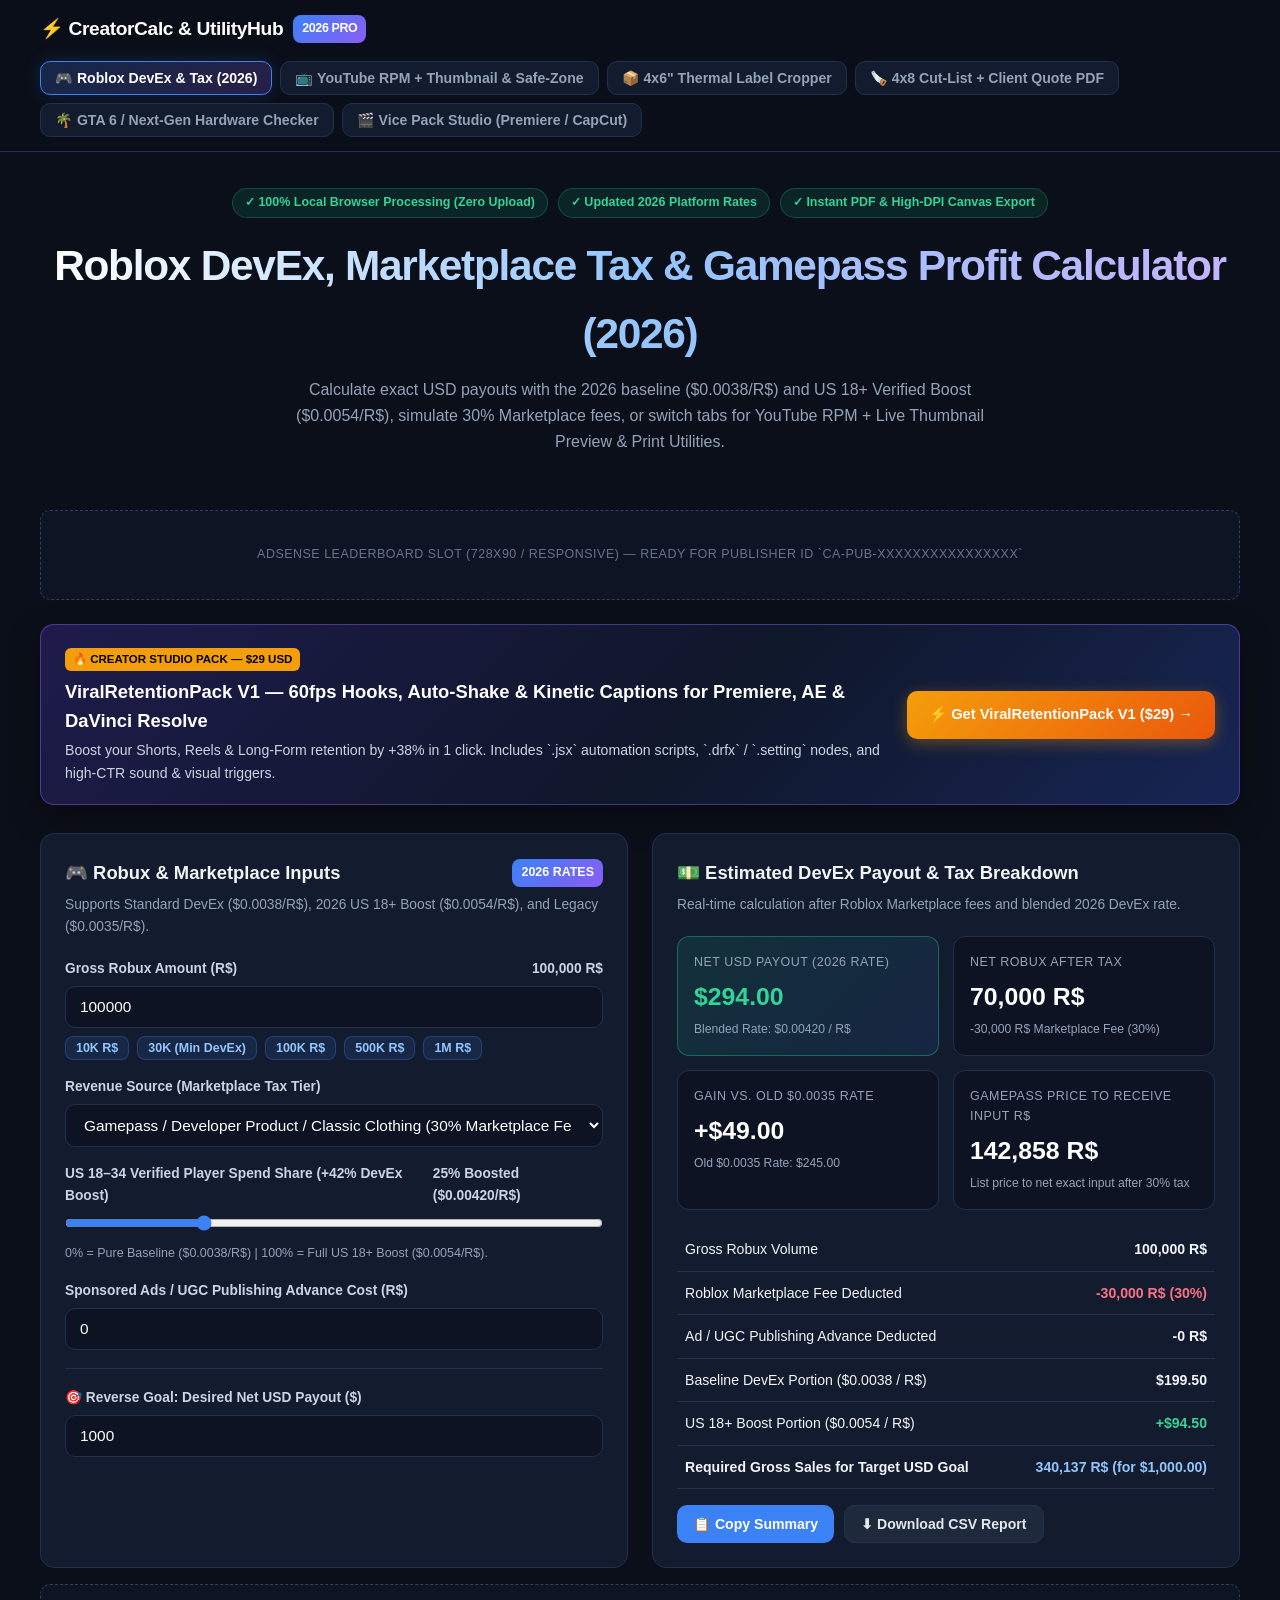
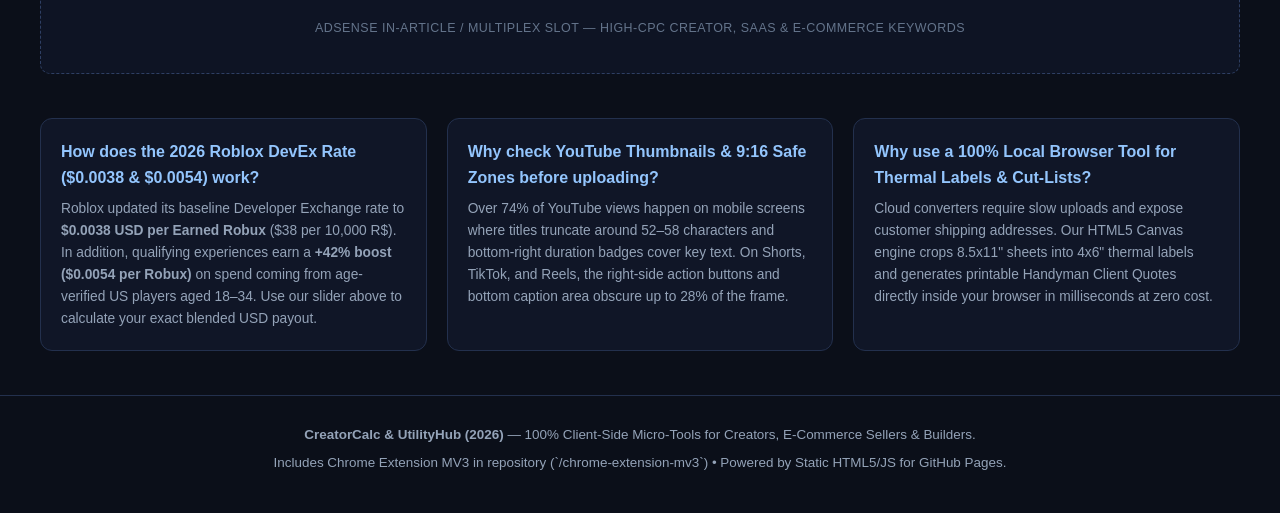
==== commit b9a2940f: "feat(chat-09): add Tool 6 Vice Miami Pack Studio (Alpha PNG 1080p, Animated 3s WebM & .CUBE LUT for " ====
--- a/index.html
+++ b/index.html
@@ -82,6 +82,7 @@
         <button class="nav-tab" data-target="panel-thermal" role="tab" aria-selected="false">📦 4x6" Thermal Label Cropper</button>
         <button class="nav-tab" data-target="panel-cutlist" role="tab" aria-selected="false">🪚 4x8 Cut-List + Client Quote PDF</button>
         <button class="nav-tab" data-target="panel-nextgen" role="tab" aria-selected="false">🌴 GTA 6 / Next-Gen Hardware Checker</button>
+        <button class="nav-tab" data-target="panel-vicepack" role="tab" aria-selected="false">🎬 Vice Pack Studio (Premiere / CapCut)</button>
       </nav>
     </div>
   </header>
@@ -643,6 +644,99 @@
       </aside>
     </section>
 
+    <!-- =================================================================== -->
+    <!-- TOOL 6: VICE MIAMI PACK STUDIO (PREMIERE / CAPCUT / THUMBNAIL)      -->
+    <!-- =================================================================== -->
+    <section id="panel-vicepack" class="tool-panel" role="tabpanel">
+      <div class="grid-2">
+        <!-- Left Controls -->
+        <div class="card">
+          <div class="card-title">
+            <span>🎬 Vice Miami Pack Studio (Premiere / CapCut / OBS)</span>
+            <span class="brand-badge">Alpha PNG + WebM</span>
+          </div>
+          <p class="card-subtitle">Generate Vice City / Leonida style overlays, Wasted/Busted freezes, 6-Star Wanted HUDs, and Neon Lower Thirds ready to drop into CapCut, Premiere Pro, or DaVinci.</p>
+
+          <div class="form-group">
+            <label for="vp-preset">
+              <span>Overlay / Template Style</span>
+            </label>
+            <select id="vp-preset" class="input-control">
+              <option value="wasted">💀 WASTED / BUSTED Freeze (Red/Blue Siren + Desaturate)</option>
+              <option value="wanted-hud">★★★★★★ 6-Stars Wanted + Cash HUD ($999,999)</option>
+              <option value="lower-third">📺 Leonida Breaking News (Neon Lower Third)</option>
+              <option value="thumb-neon">🌴 Vice Miami Neon Thumbnail (16:9 Synthwave)</option>
+            </select>
+          </div>
+
+          <div class="grid-2" style="gap: 12px;">
+            <div class="form-group">
+              <label for="vp-main-text"><span>Main Headline</span></label>
+              <input type="text" id="vp-main-text" class="input-control" value="WASTED" />
+            </div>
+            <div class="form-group">
+              <label for="vp-sub-text"><span>Subtitle / Cash / Breaking Text</span></label>
+              <input type="text" id="vp-sub-text" class="input-control" value="PERDEU TUDO NA FUGA DE LEONIDA" />
+            </div>
+          </div>
+
+          <div class="grid-2" style="gap: 12px;">
+            <div class="form-group">
+              <label for="vp-stars"><span>Wanted Stars (1–6)</span><span id="vp-stars-val">6 ★</span></label>
+              <input type="range" id="vp-stars" min="1" max="6" value="6" />
+            </div>
+            <div class="form-group">
+              <label for="vp-cash"><span>HUD Cash Counter</span></label>
+              <input type="text" id="vp-cash" class="input-control" value="$999,999" />
+            </div>
+          </div>
+
+          <div class="form-group">
+            <label style="justify-content: flex-start; gap: 10px; cursor: pointer;">
+              <input type="checkbox" id="vp-transparent" checked style="width: 18px; height: 18px; accent-color: #ec4899;" />
+              <span>Transparent Background (Alpha PNG Overlay for CapCut / Premiere Pro)</span>
+            </label>
+          </div>
+
+          <div class="dropzone" id="vp-dropzone" style="padding: 14px; margin-bottom: 12px;">
+            <input type="file" id="vp-file-input" accept="image/*" style="display:none;" />
+            <strong>🖼️ Optional: Drop Your Gameplay Frame / Photo (16:9)</strong>
+            <div style="font-size: 0.76rem; color: var(--text-muted); margin-top: 2px;">Uncheck Transparent Background above to bake the effect onto your image</div>
+          </div>
+
+          <div class="btn-row">
+            <button type="button" class="btn btn-emerald" id="btn-vp-download-png">⬇ Download PNG (1920×1080)</button>
+            <button type="button" class="btn" id="btn-vp-export-webm" style="background: linear-gradient(135deg, #ec4899, #8b5cf6);">🎬 Export Animated Overlay (.WebM 3s)</button>
+            <button type="button" class="btn btn-secondary" id="btn-vp-download-lut">🎨 Download Vice Neon LUT (.CUBE)</button>
+          </div>
+          <div id="vp-export-status" style="font-size: 0.8rem; color: #34d399; margin-top: 8px; min-height: 18px;"></div>
+        </div>
+
+        <!-- Right Live Preview -->
+        <div class="card">
+          <div class="card-title">
+            <span>👁️ Live 1080p Preview (Premiere / CapCut Ready)</span>
+          </div>
+          <p class="card-subtitle">Checkerboard indicates true Alpha transparency — drag the exported `.png` or `.webm` directly above your video track in CapCut/Premiere.</p>
+          <div class="canvas-wrap" id="vp-canvas-bg" style="background-image: linear-gradient(45deg, #161e31 25%, transparent 25%), linear-gradient(-45deg, #161e31 25%, transparent 25%), linear-gradient(45deg, transparent 75%, #161e31 75%), linear-gradient(-45deg, transparent 75%, #161e31 75%); background-size: 20px 20px; background-position: 0 0, 0 10px, 10px -10px, -10px 0;">
+            <canvas id="vp-canvas" width="960" height="540"></canvas>
+          </div>
+        </div>
+      </div>
+
+      <!-- Upsell Banner for Full ViceHeist Pack -->
+      <aside class="vice-banner" aria-label="Full ViceHeist Pack Upsell">
+        <div class="promo-content">
+          <span class="promo-tag">🎬 Want All 45+ Animated Transitions, SFX &amp; MOGRT/DRFX Presets?</span>
+          <h3>Upgrade to ViceHeist_CreatorPack_V1 ($29) — Full Premiere, CapCut, AE &amp; DaVinci Bundle</h3>
+          <p>Includes 1-click `.jsx` After Effects scripts, `.drfx` DaVinci Resolve macros, 4K ProRes/WebM transparent overlays, Satellite Zoom transitions &amp; Synthwave SFX.</p>
+        </div>
+        <a href="https://gumroad.com/" target="_blank" rel="noopener" class="btn-promo">
+          ⚡ Get Full Pack ($29) →
+        </a>
+      </aside>
+    </section>
+
     <!-- Bottom AdSense Slot -->
     <div class="ad-slot" data-ad-slot="bottom-multiplex-responsive" aria-label="Advertisement Placeholder">
       <span>AdSense In-Article / Multiplex Slot — High-CPC Creator, SaaS &amp; E-Commerce Keywords</span>
